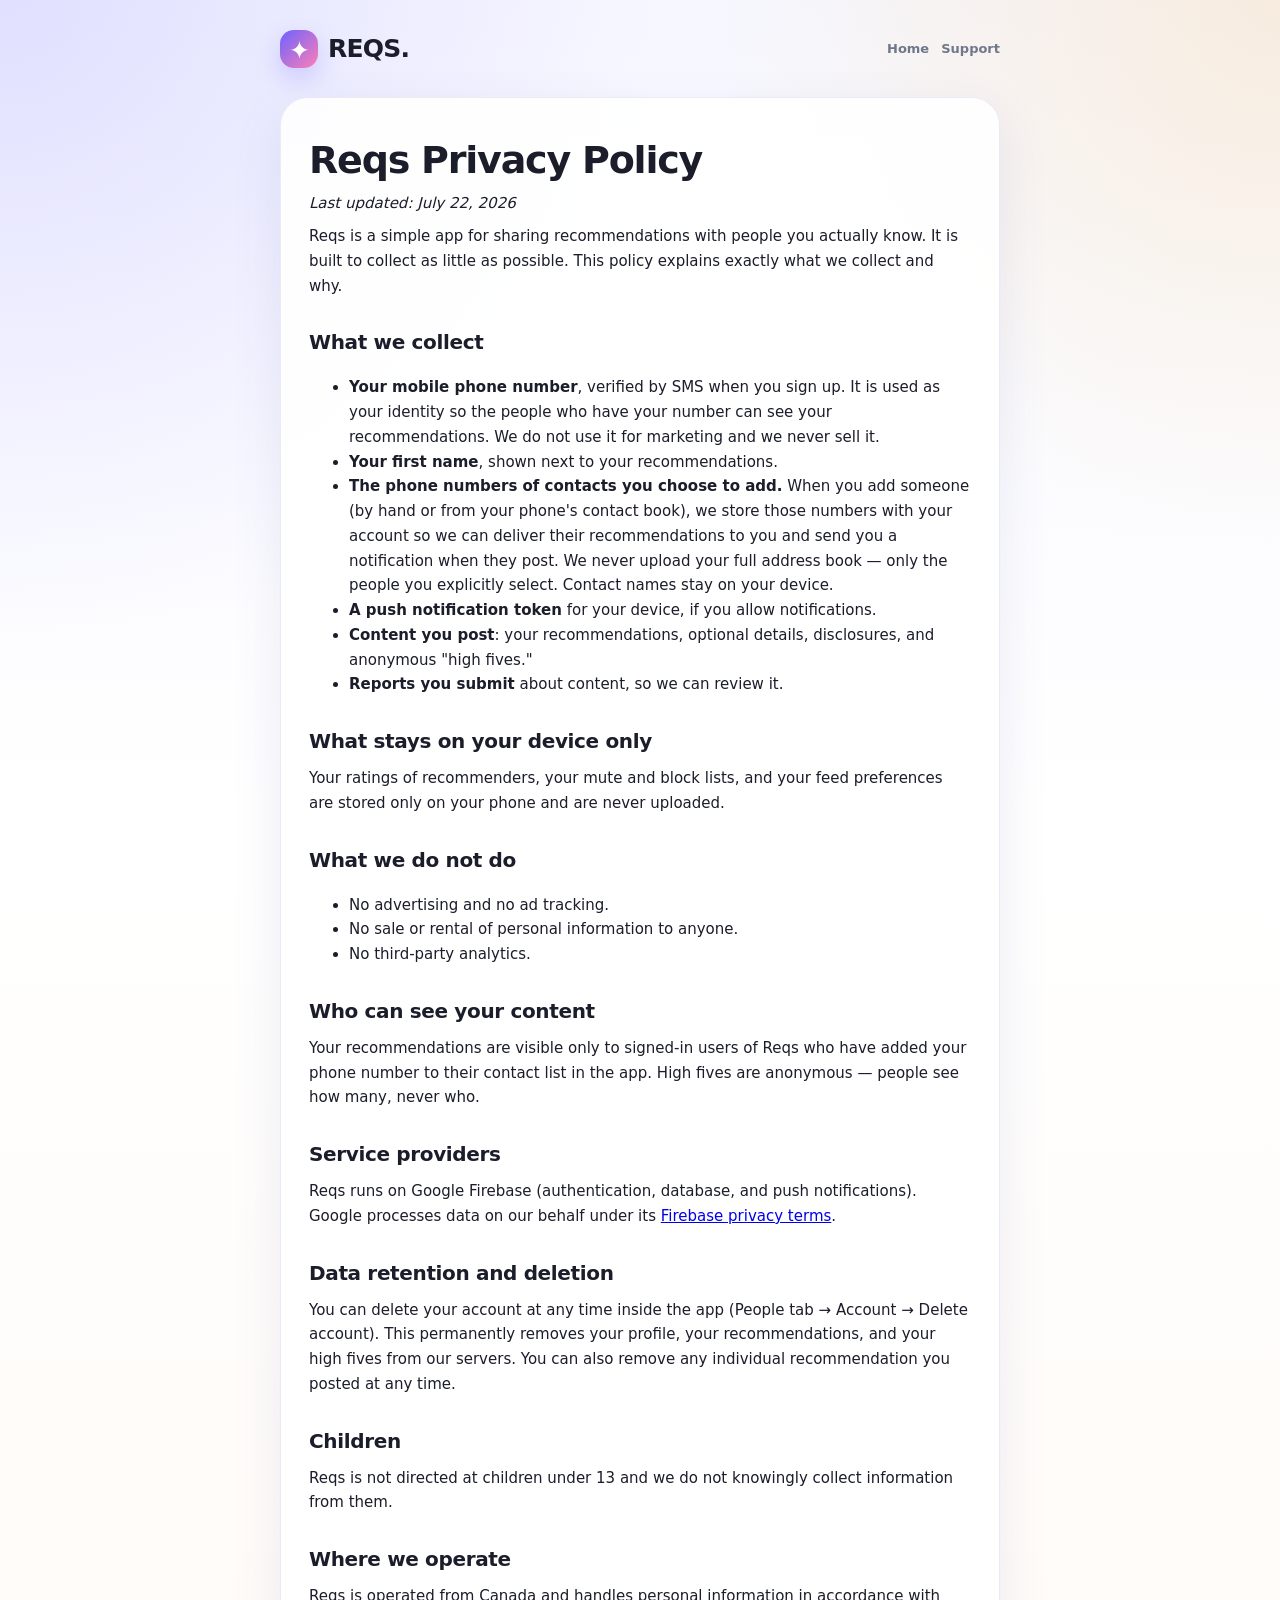
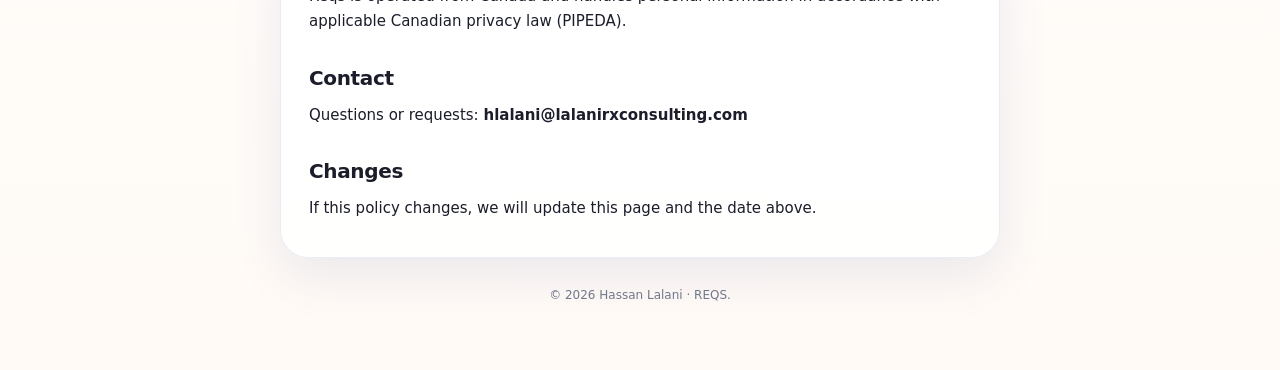
==== privacy.html @ cd385671 "Add files via upload" ====
<!DOCTYPE html>
<html lang="en">
<head>
<meta charset="UTF-8"><meta name="viewport" content="width=device-width, initial-scale=1">
<title>Reqs — Privacy Policy</title>
<link rel="stylesheet" href="site.css">
</head>
<body><main class="wrap"><nav class="nav"><div class="brand"><span class="mark">✦</span>REQS.</div><div class="navlinks"><a href="index.html">Home</a><a href="support.html">Support</a></div></nav><section class="card">
<h1>Reqs Privacy Policy</h1>
<p><i>Last updated: July 22, 2026</i></p>
<p>Reqs is a simple app for sharing recommendations with people you actually know. It is built to collect as little as possible. This policy explains exactly what we collect and why.</p>

<h2>What we collect</h2>
<ul>
<li><b>Your mobile phone number</b>, verified by SMS when you sign up. It is used as your identity so the people who have your number can see your recommendations. We do not use it for marketing and we never sell it.</li>
<li><b>Your first name</b>, shown next to your recommendations.</li>
<li><b>The phone numbers of contacts you choose to add.</b> When you add someone (by hand or from your phone's contact book), we store those numbers with your account so we can deliver their recommendations to you and send you a notification when they post. We never upload your full address book — only the people you explicitly select. Contact names stay on your device.</li>
<li><b>A push notification token</b> for your device, if you allow notifications.</li>
<li><b>Content you post</b>: your recommendations, optional details, disclosures, and anonymous "high fives."</li>
<li><b>Reports you submit</b> about content, so we can review it.</li>
</ul>

<h2>What stays on your device only</h2>
<p>Your ratings of recommenders, your mute and block lists, and your feed preferences are stored only on your phone and are never uploaded.</p>

<h2>What we do not do</h2>
<ul>
<li>No advertising and no ad tracking.</li>
<li>No sale or rental of personal information to anyone.</li>
<li>No third-party analytics.</li>
</ul>

<h2>Who can see your content</h2>
<p>Your recommendations are visible only to signed-in users of Reqs who have added your phone number to their contact list in the app. High fives are anonymous — people see how many, never who.</p>

<h2>Service providers</h2>
<p>Reqs runs on Google Firebase (authentication, database, and push notifications). Google processes data on our behalf under its <a href="https://firebase.google.com/support/privacy">Firebase privacy terms</a>.</p>

<h2>Data retention and deletion</h2>
<p>You can delete your account at any time inside the app (People tab → Account → Delete account). This permanently removes your profile, your recommendations, and your high fives from our servers. You can also remove any individual recommendation you posted at any time.</p>

<h2>Children</h2>
<p>Reqs is not directed at children under 13 and we do not knowingly collect information from them.</p>

<h2>Where we operate</h2>
<p>Reqs is operated from Canada and handles personal information in accordance with applicable Canadian privacy law (PIPEDA).</p>

<h2>Contact</h2>
<p>Questions or requests: <b>hlalani@lalanirxconsulting.com</b></p>

<h2>Changes</h2>
<p>If this policy changes, we will update this page and the date above.</p>
</section><footer>© 2026 Hassan Lalani · REQS.</footer></main></body>
</html>
---- site.css ----
:root{--ink:#1b1d2a;--muted:#70778b;--purple:#6c63ff;--pink:#ff7eb6;--orange:#ffb84d;--line:#e8ebf6;--bg:#f6f7ff}
*{box-sizing:border-box}body{margin:0;color:var(--ink);font-family:Inter,ui-sans-serif,system-ui,-apple-system,BlinkMacSystemFont,"Segoe UI",sans-serif;background:radial-gradient(circle at top left,rgba(108,99,255,.16),transparent 28%),radial-gradient(circle at top right,rgba(255,184,77,.18),transparent 24%),linear-gradient(180deg,var(--bg),#fff 42%,#fffaf5);line-height:1.65}.wrap{max-width:760px;margin:0 auto;padding:28px 20px 64px}.nav{display:flex;align-items:center;justify-content:space-between;gap:16px;margin-bottom:28px}.brand{display:flex;align-items:center;gap:10px;font-size:25px;font-weight:900;letter-spacing:-.8px}.mark{width:38px;height:38px;border-radius:14px;display:grid;place-items:center;color:#fff;background:linear-gradient(135deg,var(--purple),var(--pink));box-shadow:0 10px 24px rgba(108,99,255,.25)}.nav a{color:var(--muted);text-decoration:none;font-size:13px;font-weight:700;margin-left:12px}.hero,.card{background:rgba(255,255,255,.9);border:1px solid rgba(232,235,246,.95);box-shadow:0 18px 50px rgba(78,84,155,.11);border-radius:28px}.hero{padding:34px;margin-bottom:18px;position:relative;overflow:hidden}.hero:after{content:"";position:absolute;width:160px;height:160px;border-radius:50%;right:-60px;top:-70px;background:radial-gradient(circle,rgba(108,99,255,.18),transparent 70%)}.eyebrow{display:inline-block;color:var(--purple);background:rgba(108,99,255,.09);border-radius:999px;padding:7px 11px;font-size:11px;font-weight:900;letter-spacing:.9px;text-transform:uppercase}h1{font-size:38px;line-height:1.08;letter-spacing:-1.2px;margin:14px 0 10px}h2{font-size:20px;margin:28px 0 8px;letter-spacing:-.35px}p,li{font-size:15px}p{margin:8px 0}.lead{font-size:17px;color:var(--muted);max-width:600px}.card{padding:28px;margin-top:16px}.btn{display:inline-block;margin-top:18px;padding:13px 18px;border-radius:16px;background:linear-gradient(135deg,var(--purple),#8c7bff);color:#fff;text-decoration:none;font-weight:800;box-shadow:0 12px 24px rgba(108,99,255,.23)}.links{display:flex;gap:10px;flex-wrap:wrap;margin-top:18px}.links a{color:var(--purple);font-weight:800;text-decoration:none;background:#f4f3ff;padding:9px 12px;border-radius:999px}.notice{padding:16px 18px;border-radius:18px;background:#f9f9ff;border:1px solid var(--line);margin-top:16px}.email{font-weight:900;color:var(--purple)}footer{text-align:center;color:var(--muted);font-size:12px;margin-top:28px}@media(max-width:560px){h1{font-size:32px}.hero,.card{padding:23px}.nav{align-items:flex-start}.navlinks{display:flex;flex-direction:column;align-items:flex-end}.nav a{margin:0}}
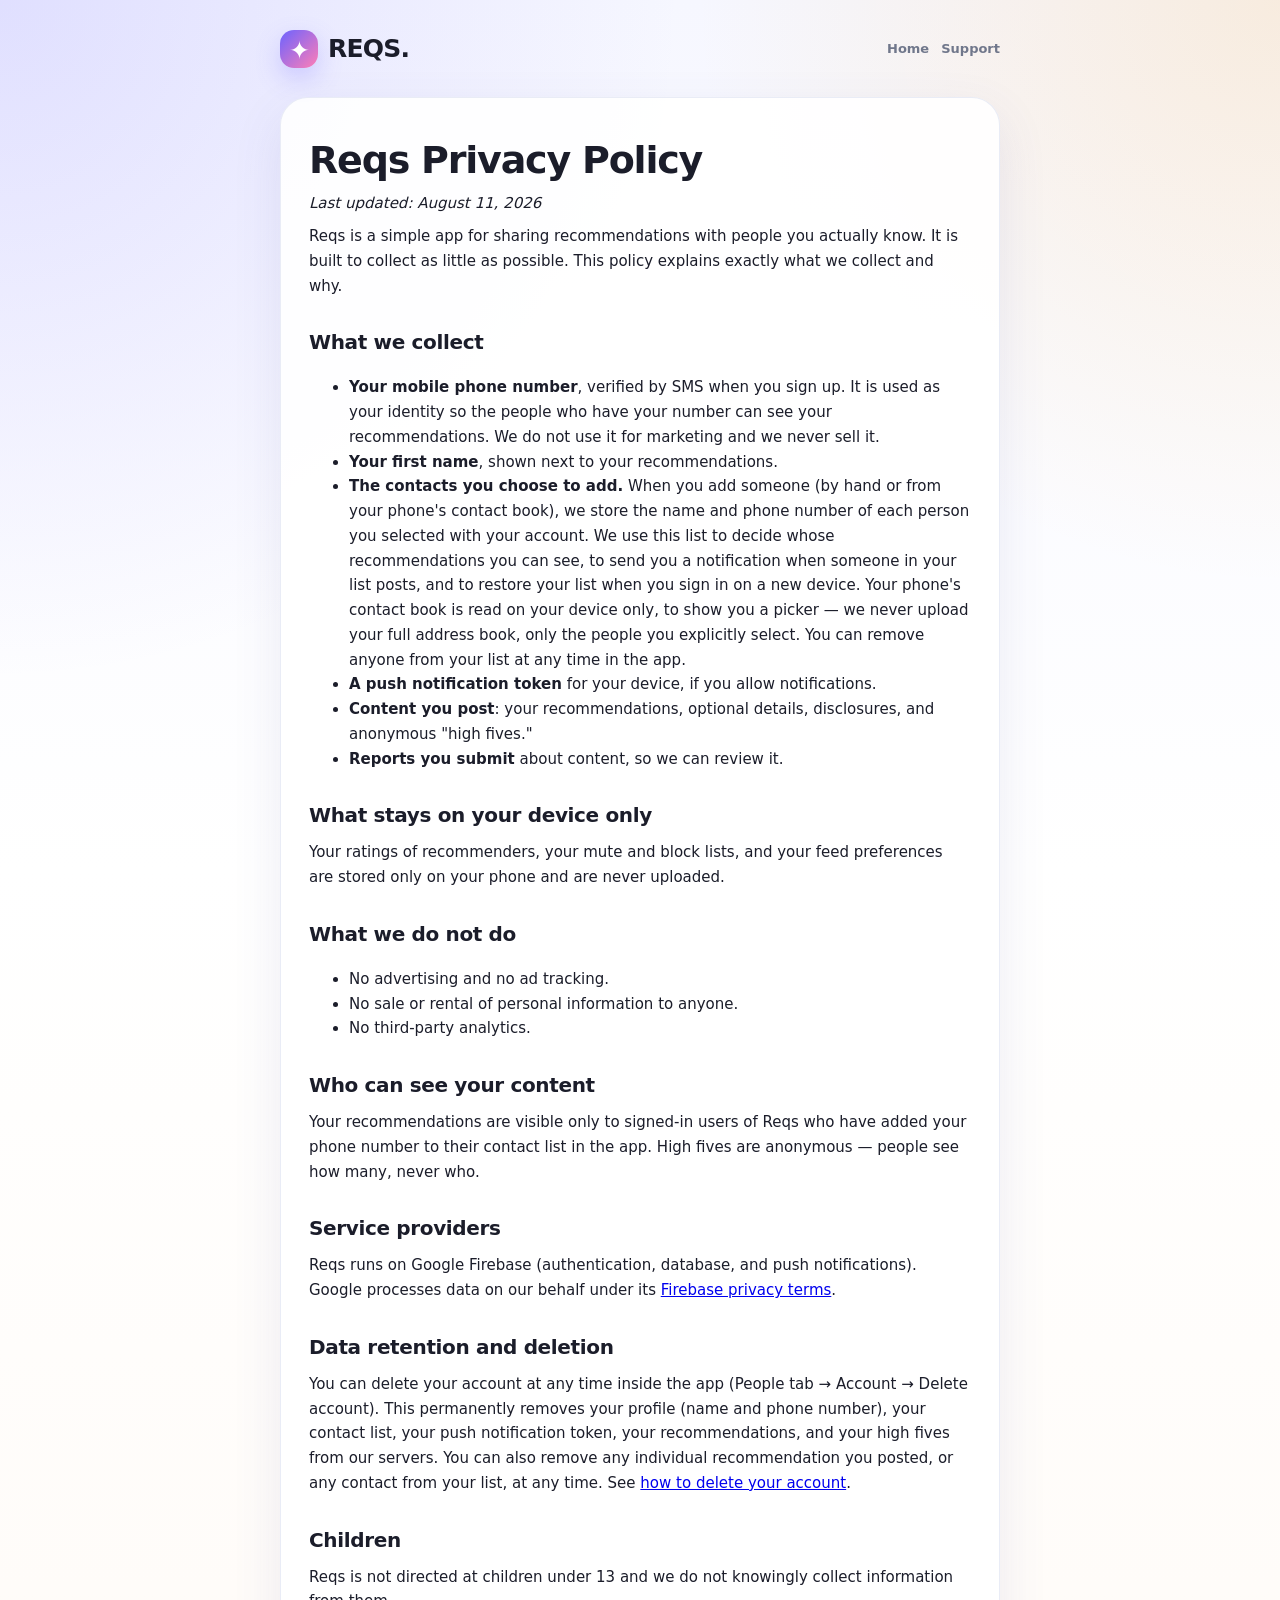
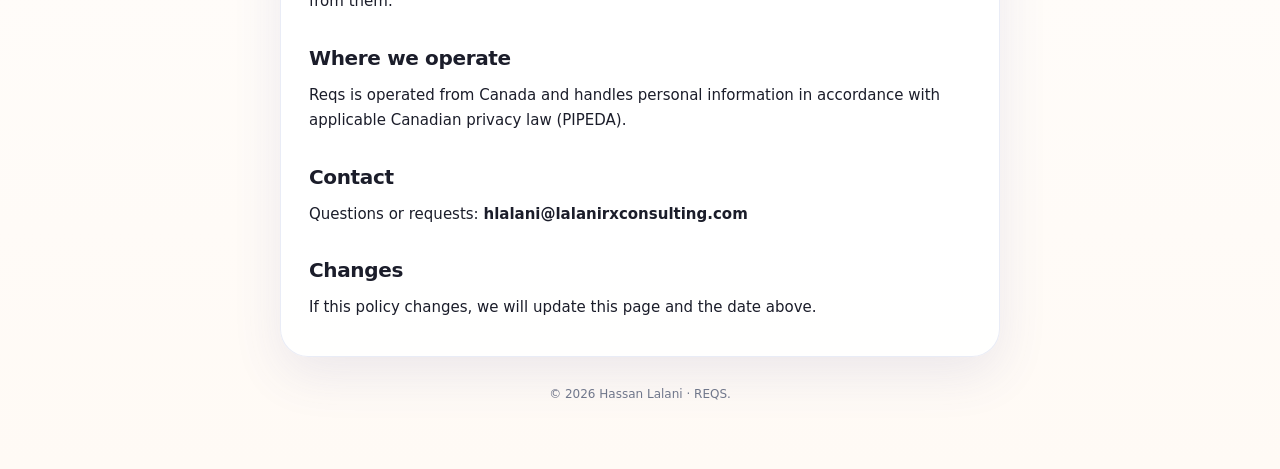
==== commit ec53a033: "Privacy policy: accurately describe contact list storage (names + numbers) and deletion" ====
--- a/privacy.html
+++ b/privacy.html
@@ -7,14 +7,14 @@
 </head>
 <body><main class="wrap"><nav class="nav"><div class="brand"><span class="mark">✦</span>REQS.</div><div class="navlinks"><a href="index.html">Home</a><a href="support.html">Support</a></div></nav><section class="card">
 <h1>Reqs Privacy Policy</h1>
-<p><i>Last updated: July 22, 2026</i></p>
+<p><i>Last updated: August 11, 2026</i></p>
 <p>Reqs is a simple app for sharing recommendations with people you actually know. It is built to collect as little as possible. This policy explains exactly what we collect and why.</p>
 
 <h2>What we collect</h2>
 <ul>
 <li><b>Your mobile phone number</b>, verified by SMS when you sign up. It is used as your identity so the people who have your number can see your recommendations. We do not use it for marketing and we never sell it.</li>
 <li><b>Your first name</b>, shown next to your recommendations.</li>
-<li><b>The phone numbers of contacts you choose to add.</b> When you add someone (by hand or from your phone's contact book), we store those numbers with your account so we can deliver their recommendations to you and send you a notification when they post. We never upload your full address book — only the people you explicitly select. Contact names stay on your device.</li>
+<li><b>The contacts you choose to add.</b> When you add someone (by hand or from your phone's contact book), we store the name and phone number of each person you selected with your account. We use this list to decide whose recommendations you can see, to send you a notification when someone in your list posts, and to restore your list when you sign in on a new device. Your phone's contact book is read on your device only, to show you a picker — we never upload your full address book, only the people you explicitly select. You can remove anyone from your list at any time in the app.</li>
 <li><b>A push notification token</b> for your device, if you allow notifications.</li>
 <li><b>Content you post</b>: your recommendations, optional details, disclosures, and anonymous "high fives."</li>
 <li><b>Reports you submit</b> about content, so we can review it.</li>
@@ -37,7 +37,7 @@
 <p>Reqs runs on Google Firebase (authentication, database, and push notifications). Google processes data on our behalf under its <a href="https://firebase.google.com/support/privacy">Firebase privacy terms</a>.</p>
 
 <h2>Data retention and deletion</h2>
-<p>You can delete your account at any time inside the app (People tab → Account → Delete account). This permanently removes your profile, your recommendations, and your high fives from our servers. You can also remove any individual recommendation you posted at any time.</p>
+<p>You can delete your account at any time inside the app (People tab → Account → Delete account). This permanently removes your profile (name and phone number), your contact list, your push notification token, your recommendations, and your high fives from our servers. You can also remove any individual recommendation you posted, or any contact from your list, at any time. See <a href="delete-account.html">how to delete your account</a>.</p>
 
 <h2>Children</h2>
 <p>Reqs is not directed at children under 13 and we do not knowingly collect information from them.</p>
